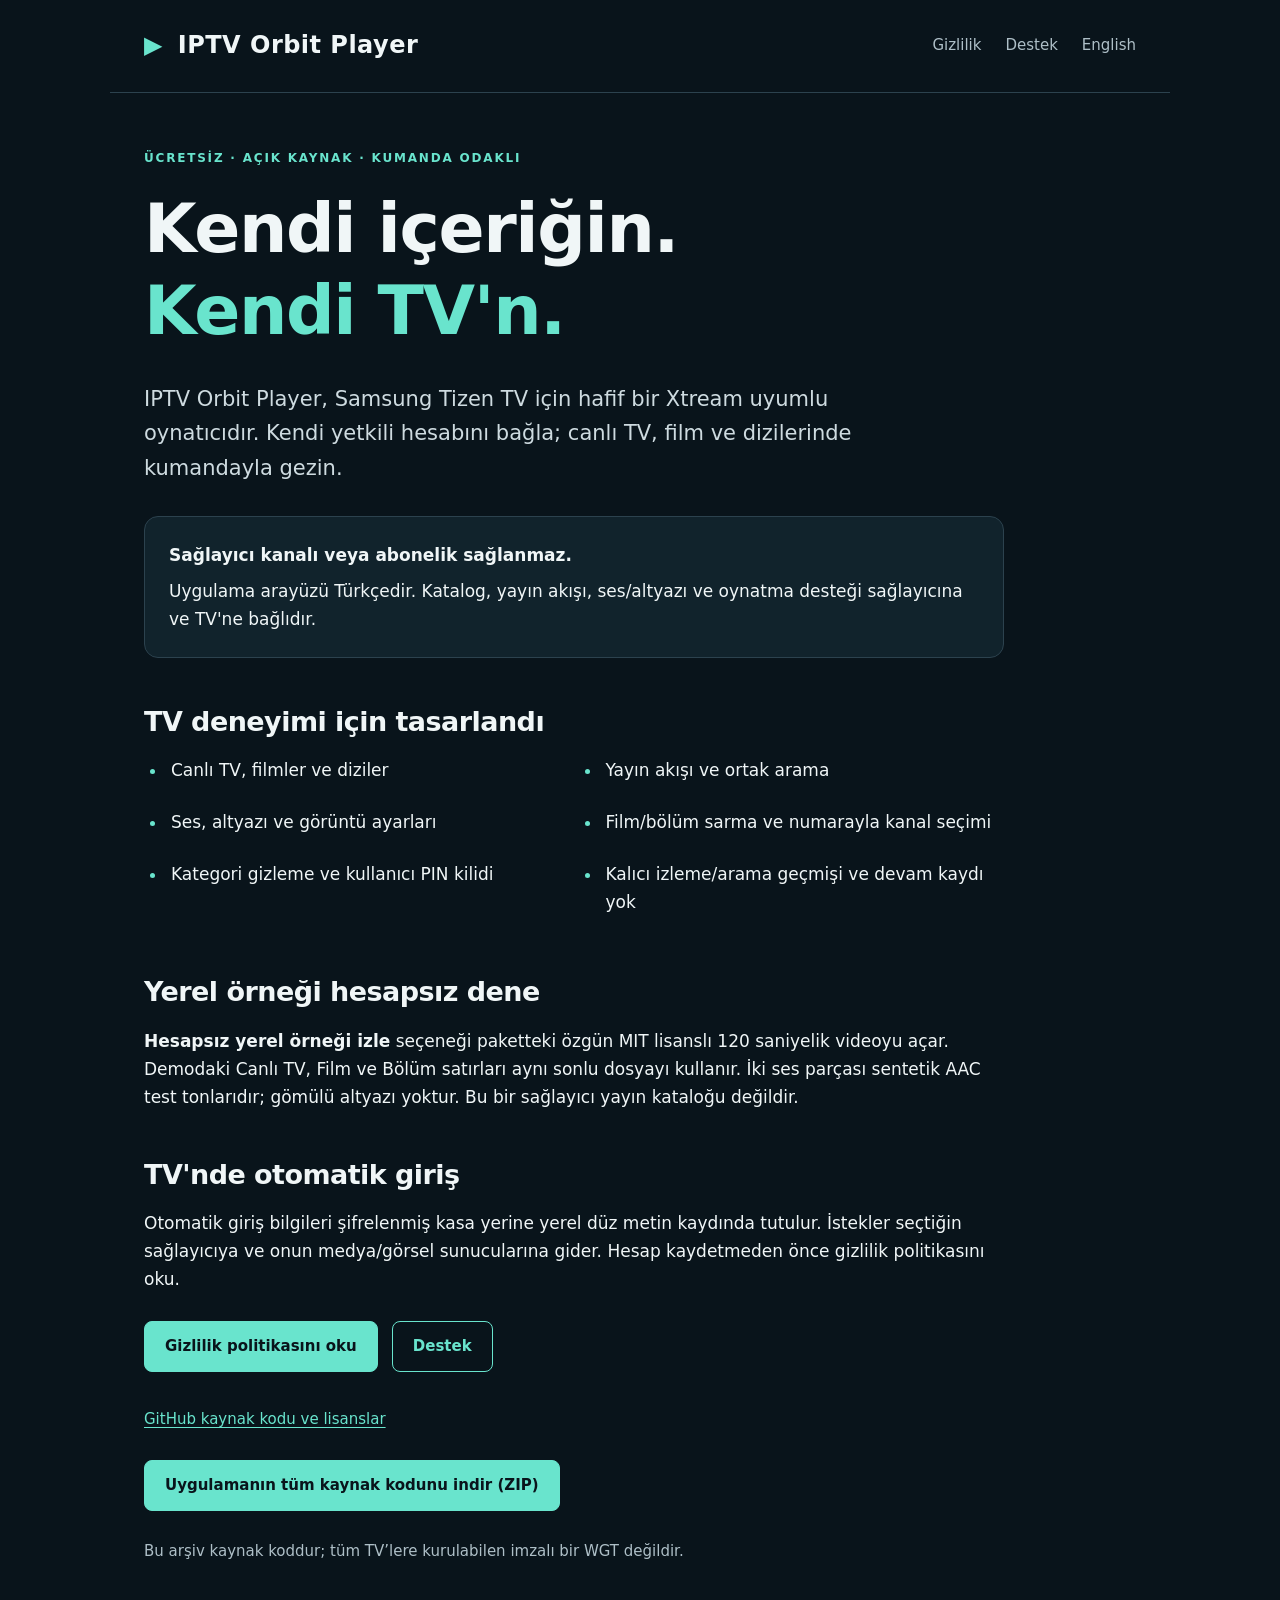
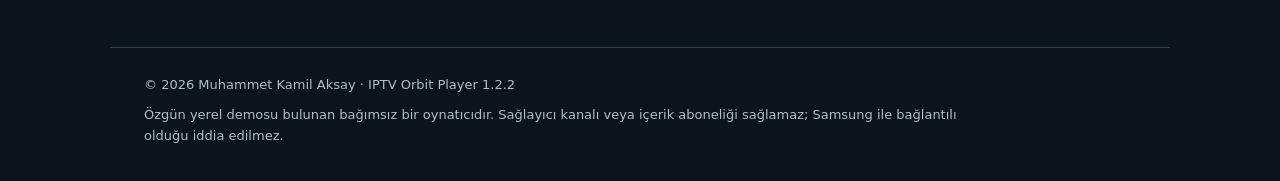
==== index.html @ c8dce2f1 "Publish IPTV Orbit Player 1.2.2" ====
<!doctype html>
<html lang="tr">
<head><meta charset="utf-8"><meta name="viewport" content="width=device-width, initial-scale=1"><meta name="color-scheme" content="dark light"><meta name="referrer" content="no-referrer"><meta http-equiv="Content-Security-Policy" content="default-src 'none'; style-src 'self'; img-src 'self'; base-uri 'none'; form-action 'none'"><title>Açık kaynak TV oynatıcı · IPTV Orbit Player</title><meta name="description" content="Samsung Tizen TV için ücretsiz ve açık kaynak IPTV Orbit Player oynatıcı. Gizlilik ve destek bilgileri."><link rel="stylesheet" href="style.css"></head>
<body><a class="skip" href="#content">İçeriğe geç</a><header><a class="brand" href="index.html" aria-label="IPTV Orbit Player ana sayfa"><span class="brand-mark" aria-hidden="true">▶</span> IPTV Orbit Player</a><nav aria-label="Ana gezinme"><a href="privacy.html">Gizlilik</a><a href="support.html">Destek</a><a href="index-en.html" lang="en">English</a></nav></header><main id="content"><p class="eyebrow">ÜCRETSİZ · AÇIK KAYNAK · KUMANDA ODAKLI</p><h1>Kendi içeriğin.<br><span>Kendi TV'n.</span></h1><p class="lead">IPTV Orbit Player, Samsung Tizen TV için hafif bir Xtream uyumlu oynatıcıdır. Kendi yetkili hesabını bağla; canlı TV, film ve dizilerinde kumandayla gezin.</p><div class="notice"><strong>Sağlayıcı kanalı veya abonelik sağlanmaz.</strong><p>Uygulama arayüzü Türkçedir. Katalog, yayın akışı, ses/altyazı ve oynatma desteği sağlayıcına ve TV'ne bağlıdır.</p></div><h2>TV deneyimi için tasarlandı</h2><ul class="features"><li>Canlı TV, filmler ve diziler</li><li>Yayın akışı ve ortak arama</li><li>Ses, altyazı ve görüntü ayarları</li><li>Film/bölüm sarma ve numarayla kanal seçimi</li><li>Kategori gizleme ve kullanıcı PIN kilidi</li><li>Kalıcı izleme/arama geçmişi ve devam kaydı yok</li></ul><h2>Yerel örneği hesapsız dene</h2><p><strong>Hesapsız yerel örneği izle</strong> seçeneği paketteki özgün MIT lisanslı 120 saniyelik videoyu açar. Demodaki Canlı TV, Film ve Bölüm satırları aynı sonlu dosyayı kullanır. İki ses parçası sentetik AAC test tonlarıdır; gömülü altyazı yoktur. Bu bir sağlayıcı yayın kataloğu değildir.</p><h2>TV'nde otomatik giriş</h2><p>Otomatik giriş bilgileri şifrelenmiş kasa yerine yerel düz metin kaydında tutulur. İstekler seçtiğin sağlayıcıya ve onun medya/görsel sunucularına gider. Hesap kaydetmeden önce gizlilik politikasını oku.</p><div class="actions"><a class="button" href="privacy.html">Gizlilik politikasını oku</a><a class="button secondary" href="support.html">Destek</a></div><p class="source"><a href="https://github.com/muhammetaksay/iptv-orbit-player" rel="noreferrer">GitHub kaynak kodu ve lisanslar</a></p><div class="actions"><a class="button" href="IPTV-Orbit-Player-1.2.2-source.zip" download>Uygulamanın tüm kaynak kodunu indir (ZIP)</a></div><p class="muted">Bu arşiv kaynak koddur; tüm TV’lere kurulabilen imzalı bir WGT değildir.</p></main><footer><p>© 2026 Muhammet Kamil Aksay · IPTV Orbit Player 1.2.2</p><p>Özgün yerel demosu bulunan bağımsız bir oynatıcıdır. Sağlayıcı kanalı veya içerik aboneliği sağlamaz; Samsung ile bağlantılı olduğu iddia edilmez.</p></footer></body></html>
---- style.css ----
:root{color-scheme:dark;--bg:#09141b;--panel:#11232c;--text:#f0f6f7;--muted:#aebfc7;--accent:#69e4cd;--line:#2c424e}*{box-sizing:border-box}body{margin:0;background:var(--bg);color:var(--text);font:17px/1.65 system-ui,-apple-system,BlinkMacSystemFont,"Segoe UI",sans-serif}header,main,footer{max-width:1060px;margin:auto;padding:26px 34px}header{display:flex;align-items:center;justify-content:space-between;gap:24px;border-bottom:1px solid var(--line)}a{color:var(--accent);text-underline-offset:.2em}a:hover{text-decoration-thickness:2px}a:focus-visible{outline:3px solid var(--accent);outline-offset:5px;border-radius:3px}.brand{font-size:24px;letter-spacing:.02em;font-weight:800;color:var(--text);text-decoration:none;white-space:nowrap}.brand-mark{color:var(--accent);margin-right:6px}nav{display:flex;gap:24px;flex-wrap:wrap}nav a{font-size:15px;color:var(--muted);text-decoration:none}main{padding-top:56px;padding-bottom:64px;min-height:70vh}h1,h2,h3{line-height:1.2;letter-spacing:-.02em}h1{font-size:clamp(38px,6vw,68px);margin:0 0 30px;max-width:840px}h1 span{color:var(--accent)}h2{font-size:27px;margin:48px 0 18px}h3{font-size:21px;margin:30px 0 14px}p,li{max-width:860px}p{margin:0 0 20px}.lead{font-size:21px;max-width:780px;color:#cedbe0}.eyebrow{color:var(--accent);font-size:12px;letter-spacing:.15em;font-weight:750;margin-bottom:20px}.muted{color:var(--muted);font-size:15px}.notice{border:1px solid var(--line);background:var(--panel);border-radius:14px;padding:24px;margin:30px 0;max-width:860px}.notice p:last-child{margin-bottom:0}.notice strong{display:block;margin-bottom:8px}.notice .button{margin-top:10px}.button{display:inline-block;padding:12px 20px;min-height:48px;border-radius:8px;border:1px solid var(--accent);color:var(--bg);background:var(--accent);font-weight:700;font-size:15px;text-decoration:none}.button.secondary{background:transparent;color:var(--accent)}.is-disabled{background:var(--panel);color:var(--muted);border-color:var(--line);cursor:default}.actions{display:flex;gap:14px;flex-wrap:wrap;margin:28px 0}.features{padding-left:23px;display:grid;grid-template-columns:1fr 1fr;gap:12px 42px;max-width:850px}.features li::marker{color:var(--accent)}li{padding-left:4px;margin-bottom:12px}.table-wrap{overflow:auto;margin:24px 0 32px}table{width:100%;border-collapse:collapse;min-width:550px;font-size:15px}th,td{text-align:left;vertical-align:top;border:1px solid var(--line);padding:16px}th{background:var(--panel)}th:first-child,td:first-child{width:32%}code{font-size:.88em;background:var(--panel);padding:2px 5px;border-radius:3px;overflow-wrap:anywhere}.contact{border-left:3px solid var(--accent);padding:10px 18px;margin:24px 0}footer{color:var(--muted);font-size:13px;border-top:1px solid var(--line)}footer p{margin-bottom:8px}.source{font-size:15px;margin-top:35px}.skip{position:absolute;left:20px;top:-100px;background:var(--accent);color:var(--bg);padding:12px 18px;z-index:2}.skip:focus{top:12px}@media(max-width:680px){header,main,footer{padding-left:22px;padding-right:22px}header{align-items:flex-start;flex-direction:column;gap:16px}nav{gap:22px}main{padding-top:36px}h1{font-size:38px}h2{font-size:24px;margin-top:36px}.lead{font-size:19px}.features{grid-template-columns:1fr;gap:2px}.notice{padding:20px}.button{font-size:14px}.actions .button{width:100%;text-align:center}}
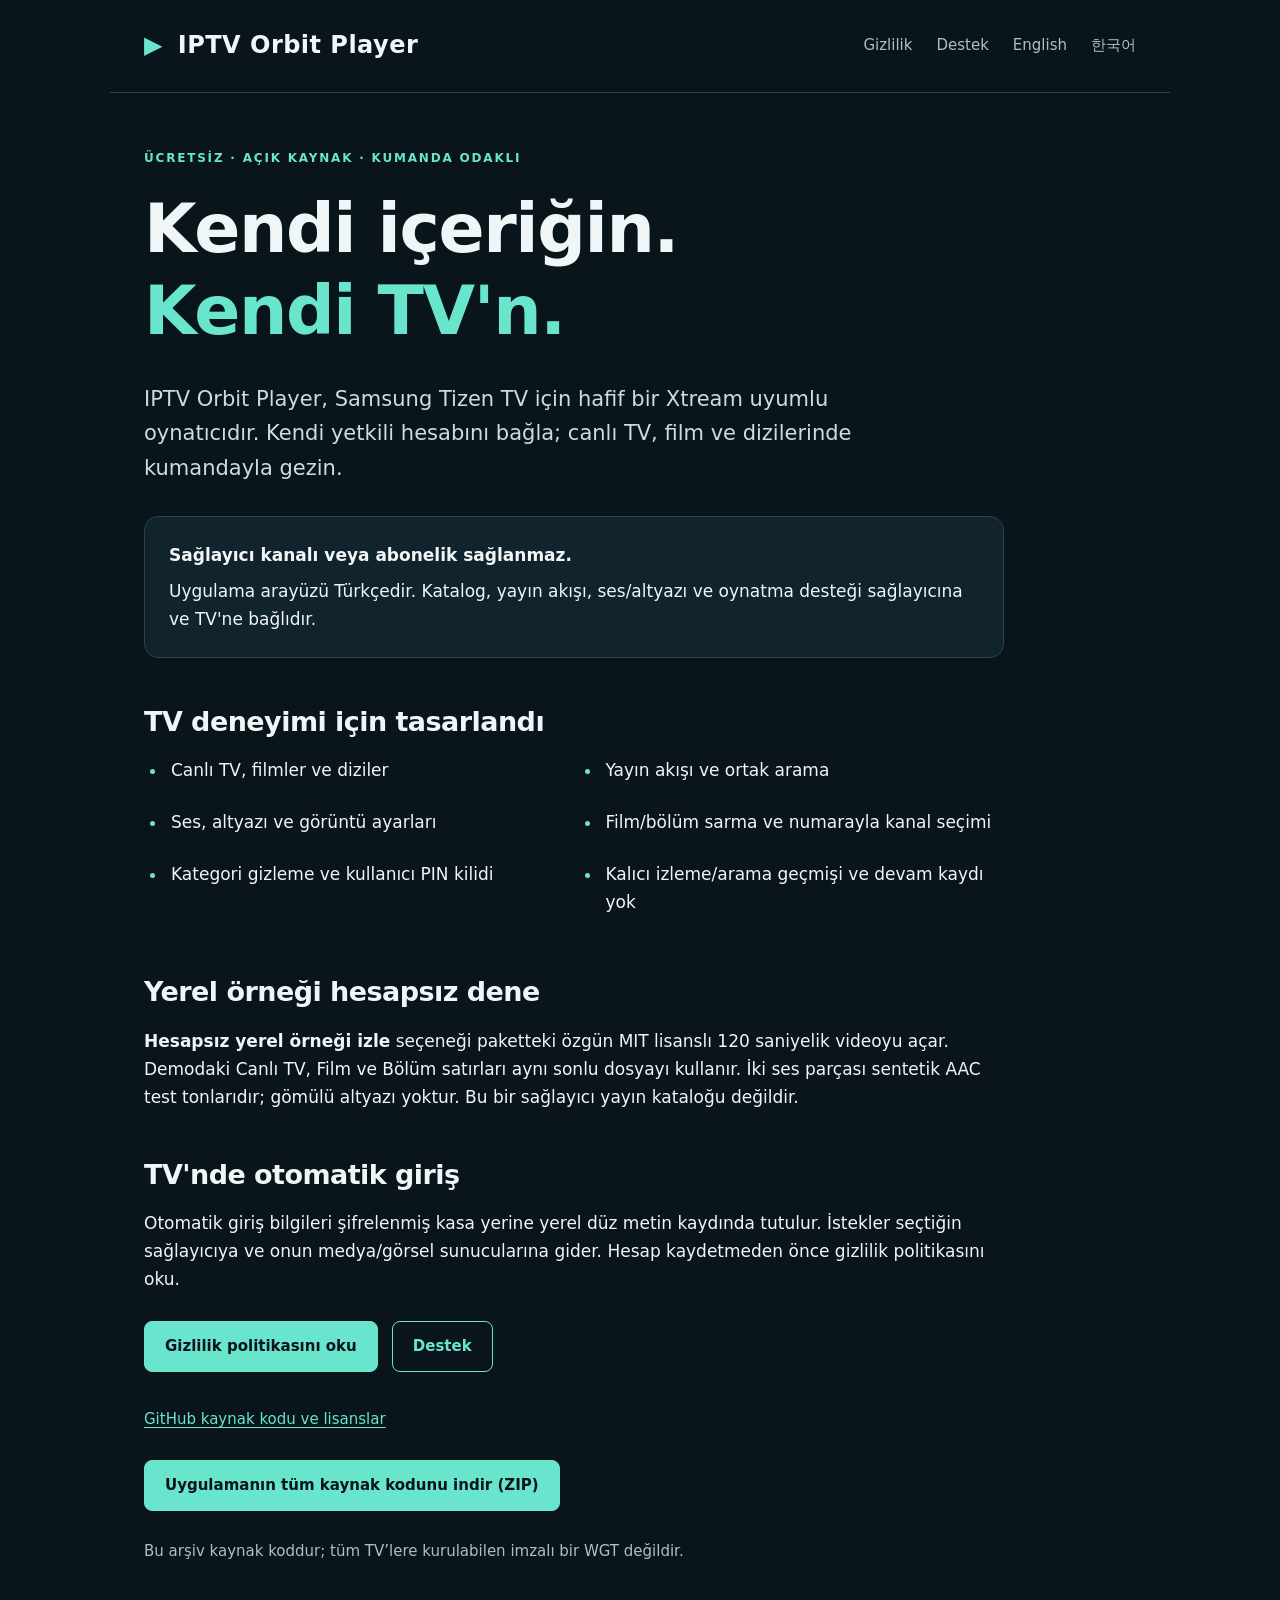
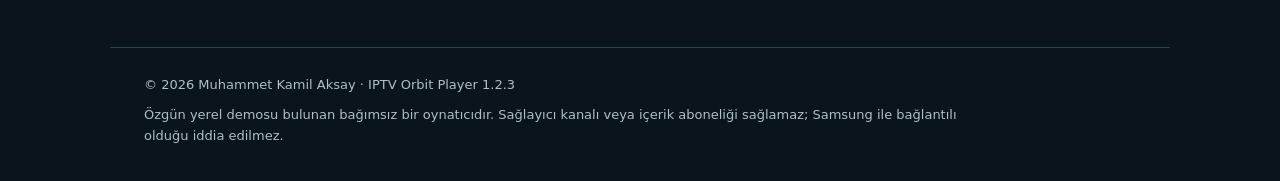
==== commit f51b7947: "Publish IPTV Orbit Player 1.2.3" ====
--- a/index.html
+++ b/index.html
@@ -1,4 +1,4 @@
 <!doctype html>
 <html lang="tr">
 <head><meta charset="utf-8"><meta name="viewport" content="width=device-width, initial-scale=1"><meta name="color-scheme" content="dark light"><meta name="referrer" content="no-referrer"><meta http-equiv="Content-Security-Policy" content="default-src 'none'; style-src 'self'; img-src 'self'; base-uri 'none'; form-action 'none'"><title>Açık kaynak TV oynatıcı · IPTV Orbit Player</title><meta name="description" content="Samsung Tizen TV için ücretsiz ve açık kaynak IPTV Orbit Player oynatıcı. Gizlilik ve destek bilgileri."><link rel="stylesheet" href="style.css"></head>
-<body><a class="skip" href="#content">İçeriğe geç</a><header><a class="brand" href="index.html" aria-label="IPTV Orbit Player ana sayfa"><span class="brand-mark" aria-hidden="true">▶</span> IPTV Orbit Player</a><nav aria-label="Ana gezinme"><a href="privacy.html">Gizlilik</a><a href="support.html">Destek</a><a href="index-en.html" lang="en">English</a></nav></header><main id="content"><p class="eyebrow">ÜCRETSİZ · AÇIK KAYNAK · KUMANDA ODAKLI</p><h1>Kendi içeriğin.<br><span>Kendi TV'n.</span></h1><p class="lead">IPTV Orbit Player, Samsung Tizen TV için hafif bir Xtream uyumlu oynatıcıdır. Kendi yetkili hesabını bağla; canlı TV, film ve dizilerinde kumandayla gezin.</p><div class="notice"><strong>Sağlayıcı kanalı veya abonelik sağlanmaz.</strong><p>Uygulama arayüzü Türkçedir. Katalog, yayın akışı, ses/altyazı ve oynatma desteği sağlayıcına ve TV'ne bağlıdır.</p></div><h2>TV deneyimi için tasarlandı</h2><ul class="features"><li>Canlı TV, filmler ve diziler</li><li>Yayın akışı ve ortak arama</li><li>Ses, altyazı ve görüntü ayarları</li><li>Film/bölüm sarma ve numarayla kanal seçimi</li><li>Kategori gizleme ve kullanıcı PIN kilidi</li><li>Kalıcı izleme/arama geçmişi ve devam kaydı yok</li></ul><h2>Yerel örneği hesapsız dene</h2><p><strong>Hesapsız yerel örneği izle</strong> seçeneği paketteki özgün MIT lisanslı 120 saniyelik videoyu açar. Demodaki Canlı TV, Film ve Bölüm satırları aynı sonlu dosyayı kullanır. İki ses parçası sentetik AAC test tonlarıdır; gömülü altyazı yoktur. Bu bir sağlayıcı yayın kataloğu değildir.</p><h2>TV'nde otomatik giriş</h2><p>Otomatik giriş bilgileri şifrelenmiş kasa yerine yerel düz metin kaydında tutulur. İstekler seçtiğin sağlayıcıya ve onun medya/görsel sunucularına gider. Hesap kaydetmeden önce gizlilik politikasını oku.</p><div class="actions"><a class="button" href="privacy.html">Gizlilik politikasını oku</a><a class="button secondary" href="support.html">Destek</a></div><p class="source"><a href="https://github.com/muhammetaksay/iptv-orbit-player" rel="noreferrer">GitHub kaynak kodu ve lisanslar</a></p><div class="actions"><a class="button" href="IPTV-Orbit-Player-1.2.2-source.zip" download>Uygulamanın tüm kaynak kodunu indir (ZIP)</a></div><p class="muted">Bu arşiv kaynak koddur; tüm TV’lere kurulabilen imzalı bir WGT değildir.</p></main><footer><p>© 2026 Muhammet Kamil Aksay · IPTV Orbit Player 1.2.2</p><p>Özgün yerel demosu bulunan bağımsız bir oynatıcıdır. Sağlayıcı kanalı veya içerik aboneliği sağlamaz; Samsung ile bağlantılı olduğu iddia edilmez.</p></footer></body></html>+<body><a class="skip" href="#content">İçeriğe geç</a><header><a class="brand" href="index.html" aria-label="IPTV Orbit Player ana sayfa"><span class="brand-mark" aria-hidden="true">▶</span> IPTV Orbit Player</a><nav aria-label="Ana gezinme"><a href="privacy.html">Gizlilik</a><a href="support.html">Destek</a><a href="index-en.html" lang="en">English</a><a href="privacy-ko.html" lang="ko">한국어</a></nav></header><main id="content"><p class="eyebrow">ÜCRETSİZ · AÇIK KAYNAK · KUMANDA ODAKLI</p><h1>Kendi içeriğin.<br><span>Kendi TV'n.</span></h1><p class="lead">IPTV Orbit Player, Samsung Tizen TV için hafif bir Xtream uyumlu oynatıcıdır. Kendi yetkili hesabını bağla; canlı TV, film ve dizilerinde kumandayla gezin.</p><div class="notice"><strong>Sağlayıcı kanalı veya abonelik sağlanmaz.</strong><p>Uygulama arayüzü Türkçedir. Katalog, yayın akışı, ses/altyazı ve oynatma desteği sağlayıcına ve TV'ne bağlıdır.</p></div><h2>TV deneyimi için tasarlandı</h2><ul class="features"><li>Canlı TV, filmler ve diziler</li><li>Yayın akışı ve ortak arama</li><li>Ses, altyazı ve görüntü ayarları</li><li>Film/bölüm sarma ve numarayla kanal seçimi</li><li>Kategori gizleme ve kullanıcı PIN kilidi</li><li>Kalıcı izleme/arama geçmişi ve devam kaydı yok</li></ul><h2>Yerel örneği hesapsız dene</h2><p><strong>Hesapsız yerel örneği izle</strong> seçeneği paketteki özgün MIT lisanslı 120 saniyelik videoyu açar. Demodaki Canlı TV, Film ve Bölüm satırları aynı sonlu dosyayı kullanır. İki ses parçası sentetik AAC test tonlarıdır; gömülü altyazı yoktur. Bu bir sağlayıcı yayın kataloğu değildir.</p><h2>TV'nde otomatik giriş</h2><p>Otomatik giriş bilgileri şifrelenmiş kasa yerine yerel düz metin kaydında tutulur. İstekler seçtiğin sağlayıcıya ve onun medya/görsel sunucularına gider. Hesap kaydetmeden önce gizlilik politikasını oku.</p><div class="actions"><a class="button" href="privacy.html">Gizlilik politikasını oku</a><a class="button secondary" href="support.html">Destek</a></div><p class="source"><a href="https://github.com/muhammetaksay/iptv-orbit-player" rel="noreferrer">GitHub kaynak kodu ve lisanslar</a></p><div class="actions"><a class="button" href="IPTV-Orbit-Player-1.2.3-source.zip" download>Uygulamanın tüm kaynak kodunu indir (ZIP)</a></div><p class="muted">Bu arşiv kaynak koddur; tüm TV’lere kurulabilen imzalı bir WGT değildir.</p></main><footer><p>© 2026 Muhammet Kamil Aksay · IPTV Orbit Player 1.2.3</p><p>Özgün yerel demosu bulunan bağımsız bir oynatıcıdır. Sağlayıcı kanalı veya içerik aboneliği sağlamaz; Samsung ile bağlantılı olduğu iddia edilmez.</p></footer></body></html>
